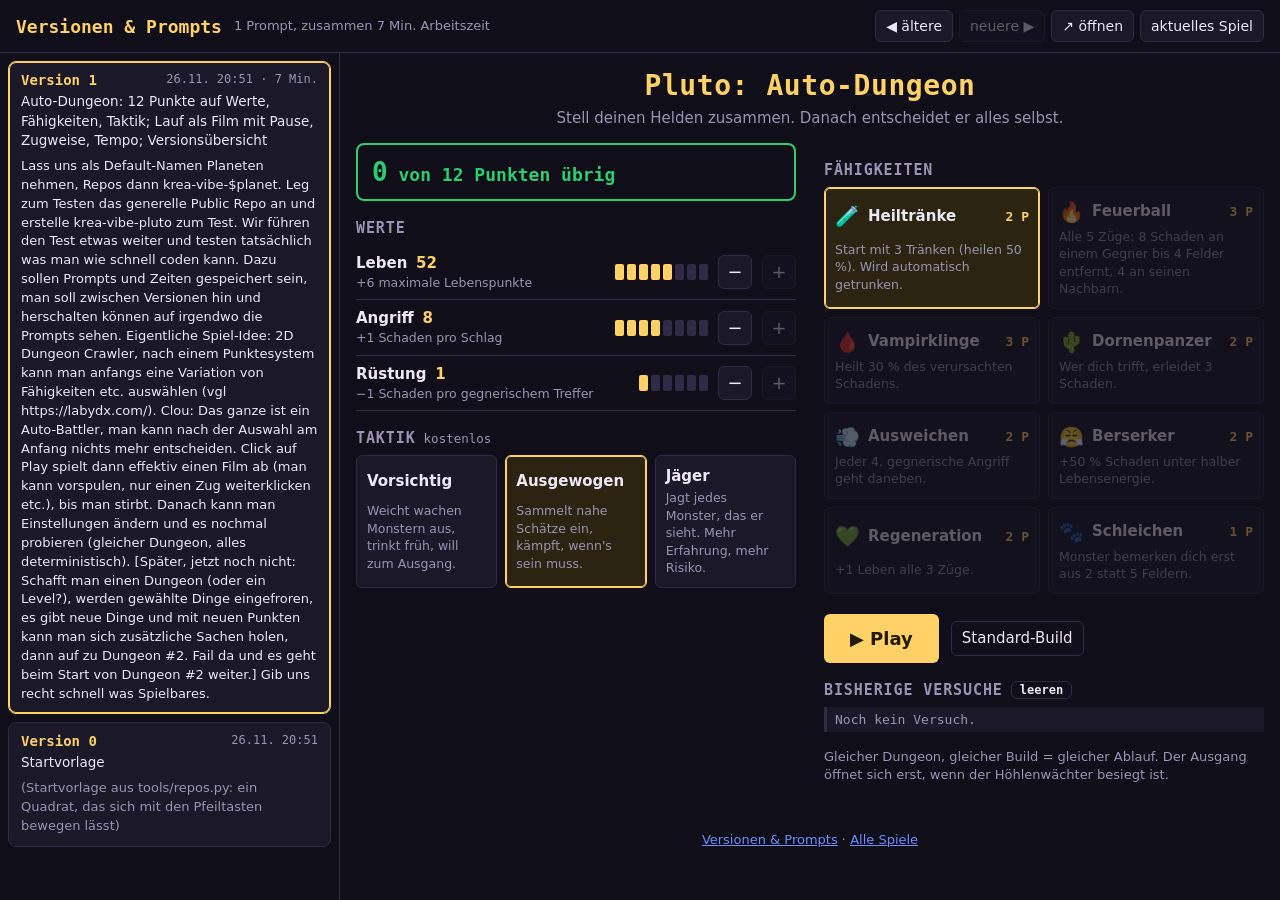
==== history/index.html @ bc452b38 "Auto-Dungeon: Build aus 12 Punkten, Lauf als Film, Versionen und Prompts Co-Authored-By: Claude Opus" ====
<!DOCTYPE html>
<html lang="de">
<head>
  <meta charset="utf-8">
  <meta name="viewport" content="width=device-width, initial-scale=1">
  <title>Versionen und Prompts</title>
  <style>
    :root { --bg: #100e18; --panel: #1b1828; --line: #2f2a45; --fg: #ece8f5; --muted: #9a93b3; --gold: #ffd166; --blue: #6c8cff; }
    * { box-sizing: border-box; }
    html, body { margin: 0; height: 100%; background: var(--bg); color: var(--fg); font: 15px/1.45 system-ui, -apple-system, "Segoe UI", sans-serif; }
    body { display: grid; grid-template-columns: 340px 1fr; grid-template-rows: auto 1fr; height: 100vh; }
    header { grid-column: 1 / -1; display: flex; gap: 12px; align-items: center; padding: 10px 16px; border-bottom: 1px solid var(--line); flex-wrap: wrap; }
    header h1 { margin: 0; font: 800 18px ui-monospace, Menlo, monospace; color: var(--gold); }
    header .sum { color: var(--muted); font-size: 13px; }
    header .nav { margin-left: auto; display: flex; gap: 6px; }
    button, a.btn { font: inherit; font-size: 14px; color: var(--fg); background: var(--panel); border: 1px solid var(--line); border-radius: 6px; padding: 5px 10px; cursor: pointer; text-decoration: none; }
    button:disabled { opacity: .35; cursor: default; }
    #list { overflow: auto; border-right: 1px solid var(--line); padding: 8px; }
    .v { padding: 10px 12px; border: 1px solid var(--line); border-radius: 8px; margin-bottom: 8px; cursor: pointer; background: var(--panel); }
    .v.on { border-color: var(--gold); box-shadow: inset 0 0 0 1px var(--gold); }
    .v .meta { display: flex; justify-content: space-between; font: 12px ui-monospace, Menlo, monospace; color: var(--muted); }
    .v .meta b { color: var(--gold); font-size: 14px; }
    .v .note { margin-top: 4px; font-size: 13.5px; }
    .v .prompt { margin-top: 6px; font-size: 13px; color: var(--muted); white-space: pre-wrap; max-height: 4.4em; overflow: hidden; }
    .v.on .prompt { max-height: none; color: var(--fg); }
    main { display: grid; grid-template-rows: 1fr; min-height: 0; }
    iframe { width: 100%; height: 100%; border: 0; background: #000; }
    @media (max-width: 800px) {
      body { grid-template-columns: 1fr; grid-template-rows: auto auto 70vh; height: auto; }
      #list { border-right: 0; max-height: 45vh; }
    }
  </style>
</head>
<body>
  <header>
    <h1>Versionen &amp; Prompts</h1>
    <span class="sum" id="sum"></span>
    <div class="nav">
      <button id="older">◀ ältere</button>
      <button id="newer">neuere ▶</button>
      <a class="btn" id="open" target="_blank">↗ öffnen</a>
      <a class="btn" href="../">aktuelles Spiel</a>
    </div>
  </header>
  <div id="list"></div>
  <main><iframe id="frame" title="Spielversion"></iframe></main>

  <script>
    var versions = [], cur = -1;
    function fmtDur(s) { var m = Math.round(s / 60); return m < 60 ? m + " Min." : Math.floor(m / 60) + " Std. " + (m % 60) + " Min."; }
    function fmtTime(iso) { var d = new Date(iso); return d.toLocaleDateString("de-DE", { day: "2-digit", month: "2-digit" }) + " " + d.toLocaleTimeString("de-DE", { hour: "2-digit", minute: "2-digit" }); }
    function pad(n) { return ("00" + n).slice(-3); }
    function select(i) {
      cur = Math.max(0, Math.min(versions.length - 1, i));
      var e = versions[cur], url = "v" + pad(e.v) + "/index.html";
      document.getElementById("frame").src = url;
      document.getElementById("open").href = url;
      document.getElementById("older").disabled = cur === 0;
      document.getElementById("newer").disabled = cur === versions.length - 1;
      versions.length && versions.forEach(function (_, k) { document.getElementById("v" + k).classList.toggle("on", k === cur); });
      document.getElementById("v" + cur).scrollIntoView({ block: "nearest" });
      window.location.hash = "v" + e.v;
    }
    fetch("history.json", { cache: "no-store" }).then(function (r) { return r.json(); }).then(function (h) {
      versions = h;
      var total = h.reduce(function (s, e) { return s + (e.v > 0 ? e.seconds : 0); }, 0);
      document.getElementById("sum").textContent = (h.length - 1) + (h.length === 2 ? " Prompt" : " Prompts") + ", zusammen " + fmtDur(total) + " Arbeitszeit";
      var list = document.getElementById("list");
      h.slice().reverse().forEach(function (e) {
        var k = h.indexOf(e), d = document.createElement("div");
        d.className = "v"; d.id = "v" + k;
        d.innerHTML = '<div class="meta"><b></b><span></span></div><div class="note"></div><div class="prompt"></div>';
        d.querySelector("b").textContent = "Version " + e.v;
        d.querySelector(".meta span").textContent = fmtTime(e.start) + (e.v > 0 ? " · " + fmtDur(e.seconds) : "");
        d.querySelector(".note").textContent = e.note || "";
        d.querySelector(".prompt").textContent = e.prompt;
        d.onclick = function () { select(k); };
        list.appendChild(d);
      });
      var m = location.hash.match(/^#v(\d+)$/), want = m ? +m[1] : null;
      var start = h.findIndex(function (e) { return e.v === want; });
      select(start >= 0 ? start : h.length - 1);
    });
    document.getElementById("older").onclick = function () { select(cur - 1); };
    document.getElementById("newer").onclick = function () { select(cur + 1); };
  </script>
</body>
</html>
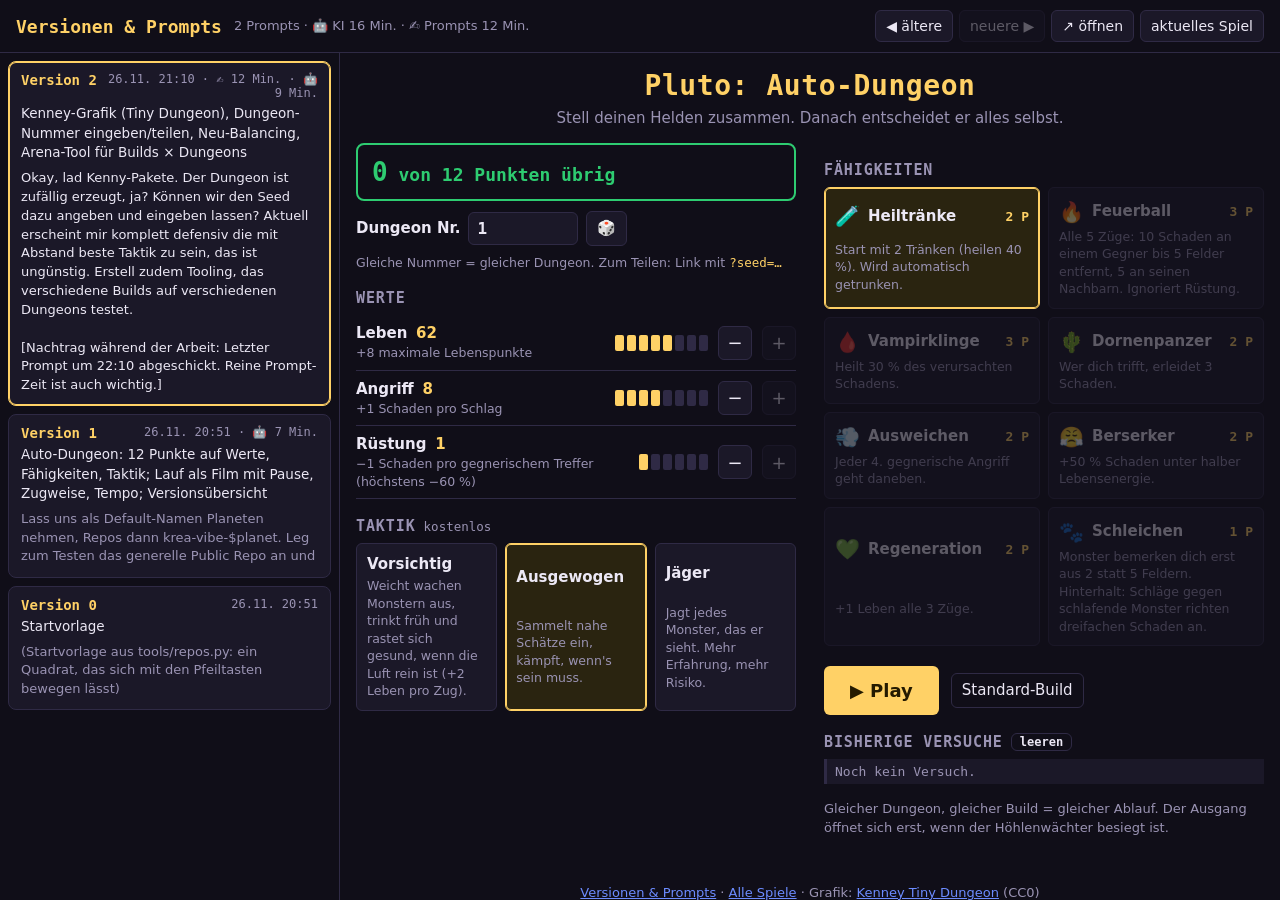
==== commit 8789b304: "Kenney-Grafik, Dungeon-Nummer, Neu-Balancing, Arena-Tool, Prompt-/KI-Zeit im Verlauf Co-Authored-By:" ====
--- a/history/index.html
+++ b/history/index.html
@@ -19,7 +19,9 @@
     .v { padding: 10px 12px; border: 1px solid var(--line); border-radius: 8px; margin-bottom: 8px; cursor: pointer; background: var(--panel); }
     .v.on { border-color: var(--gold); box-shadow: inset 0 0 0 1px var(--gold); }
     .v .meta { display: flex; justify-content: space-between; font: 12px ui-monospace, Menlo, monospace; color: var(--muted); }
-    .v .meta b { color: var(--gold); font-size: 14px; }
+    .v .meta { gap: 8px; }
+    .v .meta b { color: var(--gold); font-size: 14px; white-space: nowrap; }
+    .v .meta span { text-align: right; }
     .v .note { margin-top: 4px; font-size: 13.5px; }
     .v .prompt { margin-top: 6px; font-size: 13px; color: var(--muted); white-space: pre-wrap; max-height: 4.4em; overflow: hidden; }
     .v.on .prompt { max-height: none; color: var(--fg); }
@@ -63,15 +65,25 @@
     }
     fetch("history.json", { cache: "no-store" }).then(function (r) { return r.json(); }).then(function (h) {
       versions = h;
-      var total = h.reduce(function (s, e) { return s + (e.v > 0 ? e.seconds : 0); }, 0);
-      document.getElementById("sum").textContent = (h.length - 1) + (h.length === 2 ? " Prompt" : " Prompts") + ", zusammen " + fmtDur(total) + " Arbeitszeit";
+      // Prompt-Zeit: vom fertigen Vorgänger bis zum Absenden des Prompts (Lesen, Spielen, Nachdenken, Schreiben)
+      h.forEach(function (e, k) {
+        var prev = h[k - 1];
+        var gap = prev && prev.v > 0 ? (new Date(e.start) - new Date(prev.end)) / 1000 : -1;
+        e.human = gap > 0 ? gap : null;
+      });
+      var ai = h.reduce(function (s, e) { return s + (e.v > 0 ? e.seconds : 0); }, 0);
+      var human = h.reduce(function (s, e) { return s + (e.human || 0); }, 0);
+      document.getElementById("sum").textContent = (h.length - 1) + (h.length === 2 ? " Prompt" : " Prompts") +
+        " · 🤖 KI " + fmtDur(ai) + (human ? " · ✍️ Prompts " + fmtDur(human) : "");
       var list = document.getElementById("list");
       h.slice().reverse().forEach(function (e) {
         var k = h.indexOf(e), d = document.createElement("div");
         d.className = "v"; d.id = "v" + k;
         d.innerHTML = '<div class="meta"><b></b><span></span></div><div class="note"></div><div class="prompt"></div>';
         d.querySelector("b").textContent = "Version " + e.v;
-        d.querySelector(".meta span").textContent = fmtTime(e.start) + (e.v > 0 ? " · " + fmtDur(e.seconds) : "");
+        d.querySelector(".meta span").textContent = fmtTime(e.start) +
+          (e.human ? " · ✍️ " + fmtDur(e.human) : "") + (e.v > 0 ? " · 🤖 " + fmtDur(e.seconds) : "");
+        d.querySelector(".meta span").title = "✍️ Prompt-Zeit: vom vorigen Stand bis zum Absenden des Prompts. 🤖 KI-Zeit: vom Absenden bis zum fertigen Stand.";
         d.querySelector(".note").textContent = e.note || "";
         d.querySelector(".prompt").textContent = e.prompt;
         d.onclick = function () { select(k); };
